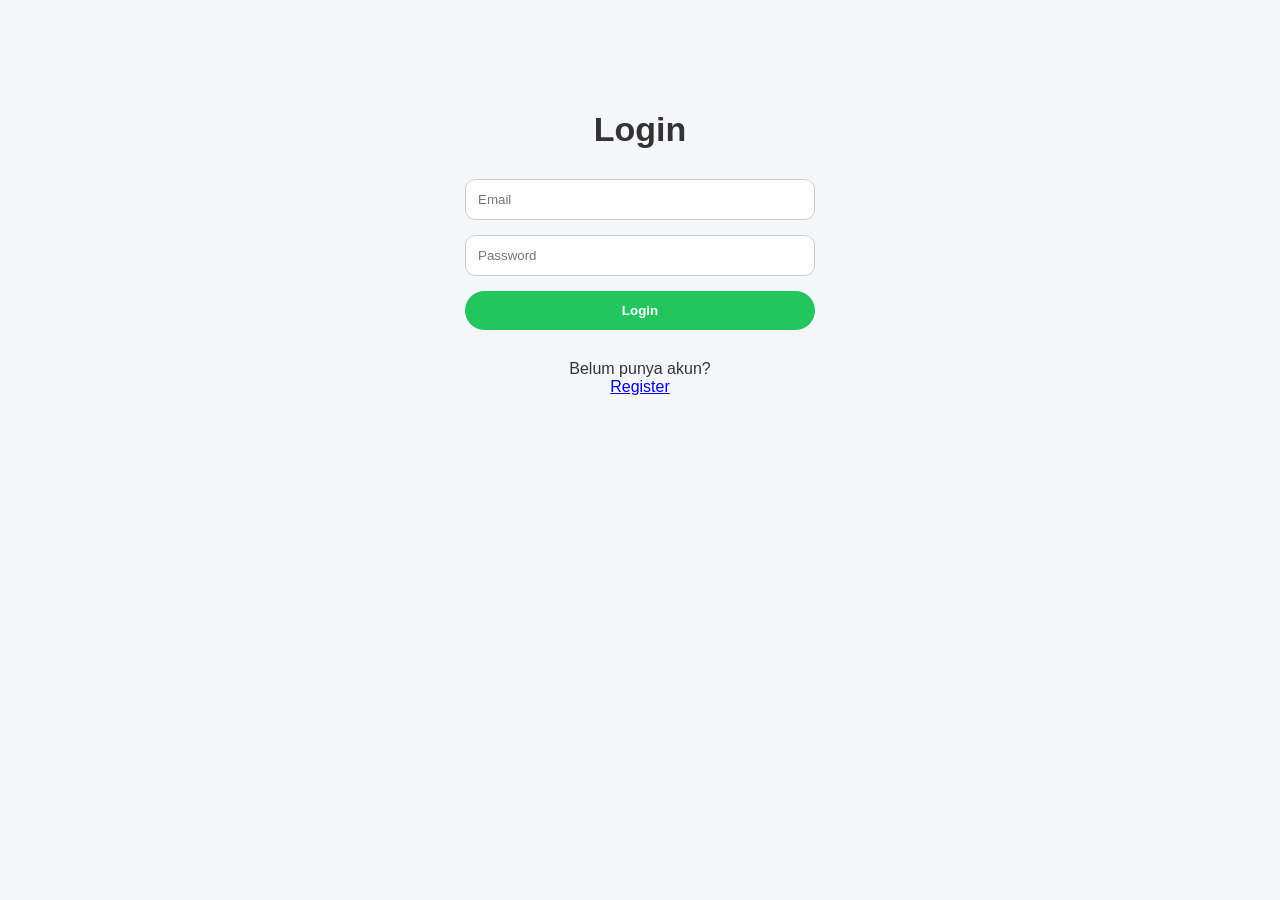
==== login.html @ f25f6381 "add login register" ====
<!DOCTYPE html>
<html lang="id">
<head>
<meta charset="UTF-8">
<title>Login Trashure</title>
<link rel="stylesheet" href="style.css">
</head>

<body>

<section class="about">

<h2>Login</h2>

<form id="loginForm">

<input type="email" id="email" placeholder="Email" required>

<input type="password" id="password" placeholder="Password" required>

<button type="submit">Login</button>

</form>

<p>Belum punya akun?</p>

<a href="register.html">Register</a>

</section>

<script src="auth.js"></script>

</body>
</html>
---- style.css ----
*{
margin:0;
padding:0;
box-sizing:border-box;
font-family:'Inter',sans-serif;
}

body{
background:#f5f7fa;
color:#333;
overflow-x:hidden;
}

/* BACKGROUND EFFECT */

.bg-blur{
position:fixed;
width:600px;
height:600px;
background:radial-gradient(circle,#22c55e33,transparent);
top:-200px;
left:-200px;
z-index:-1;
filter:blur(120px);
}

/* INTRO */

#intro{
position:fixed;
top:0;
left:0;
width:100%;
height:100%;
display:flex;
justify-content:center;
align-items:center;
background:#16a34a;
z-index:9999;
transition:1s ease;
}

.intro-content{
text-align:center;
color:white;
width:300px;
}

.intro-logo{
font-size:55px;
font-weight:700;
opacity:0;
transform:translateY(20px);
animation:introLogo 1s forwards;
}

@keyframes introLogo{
to{
opacity:1;
transform:translateY(0);
}
}

.intro-tag{
font-size:14px;
margin-bottom:40px;
opacity:0.9;
}

.intro-loader{
width:100%;
}

.progress-bar{
width:100%;
height:6px;
background:rgba(255,255,255,0.3);
border-radius:10px;
overflow:hidden;
margin-bottom:15px;
}

.progress{
height:100%;
width:0%;
background:white;
border-radius:10px;
animation:progressLoad 3s ease forwards;
}

@keyframes progressLoad{
0%{width:0%}
30%{width:40%}
60%{width:70%}
100%{width:100%}
}

.loading-text{
font-size:13px;
letter-spacing:2px;
}

.dot{
animation:blink 1.4s infinite;
}

.dot:nth-child(2){
animation-delay:0.2s;
}

.dot:nth-child(3){
animation-delay:0.4s;
}

@keyframes blink{
0%{opacity:0}
50%{opacity:1}
100%{opacity:0}
}

/* NAVBAR */

header{
display:flex;
justify-content:space-between;
align-items:center;
padding:20px 8%;
background:white;
position:fixed;
width:100%;
top:0;
backdrop-filter:blur(10px);
box-shadow:0 8px 30px rgba(0,0,0,0.08);
z-index:1000;
transition:0.3s;
}

.logo{
font-size:22px;
font-weight:700;
color:#22c55e;
}

nav{
display:flex;
gap:25px;
}

nav a{
text-decoration:none;
color:#333;
font-weight:500;
position:relative;
}

nav a::after{
content:"";
position:absolute;
width:0%;
height:2px;
left:0;
bottom:-4px;
background:#22c55e;
transition:0.3s;
}

nav a:hover::after{
width:100%;
}

.nav-right{
display:flex;
align-items:center;
gap:15px;
}

.download{
background:#22c55e;
color:white;
border:none;
padding:10px 18px;
border-radius:30px;
cursor:pointer;
font-weight:500;
transition:0.3s;
}

.download:hover{
transform:translateY(-2px);
box-shadow:0 8px 20px rgba(34,197,94,0.4);
}

.menu{
display:none;
font-size:24px;
cursor:pointer;
}

/* HERO */

.hero{
height:100vh;
display:flex;
flex-direction:column;
justify-content:center;
align-items:center;
text-align:center;
padding:20px;
background:linear-gradient(135deg,#22c55e,#16a34a);
color:white;
opacity:0;
transition:1.2s;
}

.hero.show{
opacity:1;
}

.hero h1{
font-size:52px;
margin-bottom:20px;
font-weight:700;
}

.hero p{
max-width:650px;
margin-bottom:35px;
opacity:0.95;
}

.hero-buttons{
display:flex;
gap:15px;
}

.primary{
background:white;
color:#16a34a;
border:none;
padding:14px 25px;
border-radius:30px;
cursor:pointer;
font-weight:600;
transition:0.3s;
}

.primary:hover{
transform:translateY(-3px);
box-shadow:0 10px 25px rgba(0,0,0,0.2);
}

.secondary{
background:transparent;
border:2px solid white;
color:white;
padding:14px 25px;
border-radius:30px;
cursor:pointer;
transition:0.3s;
}

.secondary:hover{
background:white;
color:#16a34a;
}

/* SECTIONS */

section{
padding:110px 10%;
text-align:center;
}

section h2{
font-size:34px;
margin-bottom:20px;
}

/* FEATURES */

.feature-grid{
display:flex;
gap:30px;
justify-content:center;
flex-wrap:wrap;
margin-top:40px;
}

.feature{
background:white;
padding:35px;
border-radius:16px;
width:260px;
box-shadow:0 10px 30px rgba(0,0,0,0.08);
transition:0.35s;
}

.feature:hover{
transform:translateY(-12px);
box-shadow:0 20px 40px rgba(0,0,0,0.15);
}

/* STATS */

.stats{
display:flex;
justify-content:center;
gap:50px;
flex-wrap:wrap;
margin-top:40px;
}

.stat{
background:white;
padding:30px 40px;
border-radius:16px;
box-shadow:0 10px 30px rgba(0,0,0,0.08);
}

.stat h3{
font-size:40px;
color:#22c55e;
}

/* WALLET */

.wallet{
background:#16a34a;
color:white;
border-radius:20px;
margin:0 10%;
box-shadow:0 15px 40px rgba(0,0,0,0.2);
}

.balance{
font-size:20px;
margin:20px;
}

.balance h3{
font-size:42px;
margin-top:10px;
}

.wallet button{
padding:12px 30px;
border:none;
border-radius:30px;
background:white;
color:#16a34a;
cursor:pointer;
font-weight:600;
transition:0.3s;
}

.wallet button:hover{
transform:scale(1.05);
}

/* FOOTER */

footer{
background:#222;
color:white;
padding:30px;
text-align:center;
margin-top:80px;
}

/* REVEAL */

.reveal{
opacity:0;
transform:translateY(40px);
transition:1s;
}

.reveal.active{
opacity:1;
transform:translateY(0);
}

/* MOBILE */

@media(max-width:768px){

nav{
position:absolute;
top:70px;
left:0;
background:white;
width:100%;
flex-direction:column;
align-items:center;
display:none;
padding:20px;
}

nav.show{
display:flex;
}

.menu{
display:block;
}

.hero h1{
font-size:34px;
}

.hero-buttons{
flex-direction:column;
}

section{
padding:80px 20px;
}

.wallet{
margin:0 20px;
}

}

.login-btn{
text-decoration:none;
padding:10px 18px;
border-radius:30px;
border:2px solid #22c55e;
color:#22c55e;
font-weight:500;
transition:0.3s;
}

.login-btn:hover{
background:#22c55e;
color:white;
}

form{
display:flex;
flex-direction:column;
gap:15px;
max-width:350px;
margin:30px auto;
}

form input{
padding:12px;
border-radius:10px;
border:1px solid #ccc;
}

form button{
padding:12px;
border:none;
border-radius:30px;
background:#22c55e;
color:white;
cursor:pointer;
font-weight:600;
}
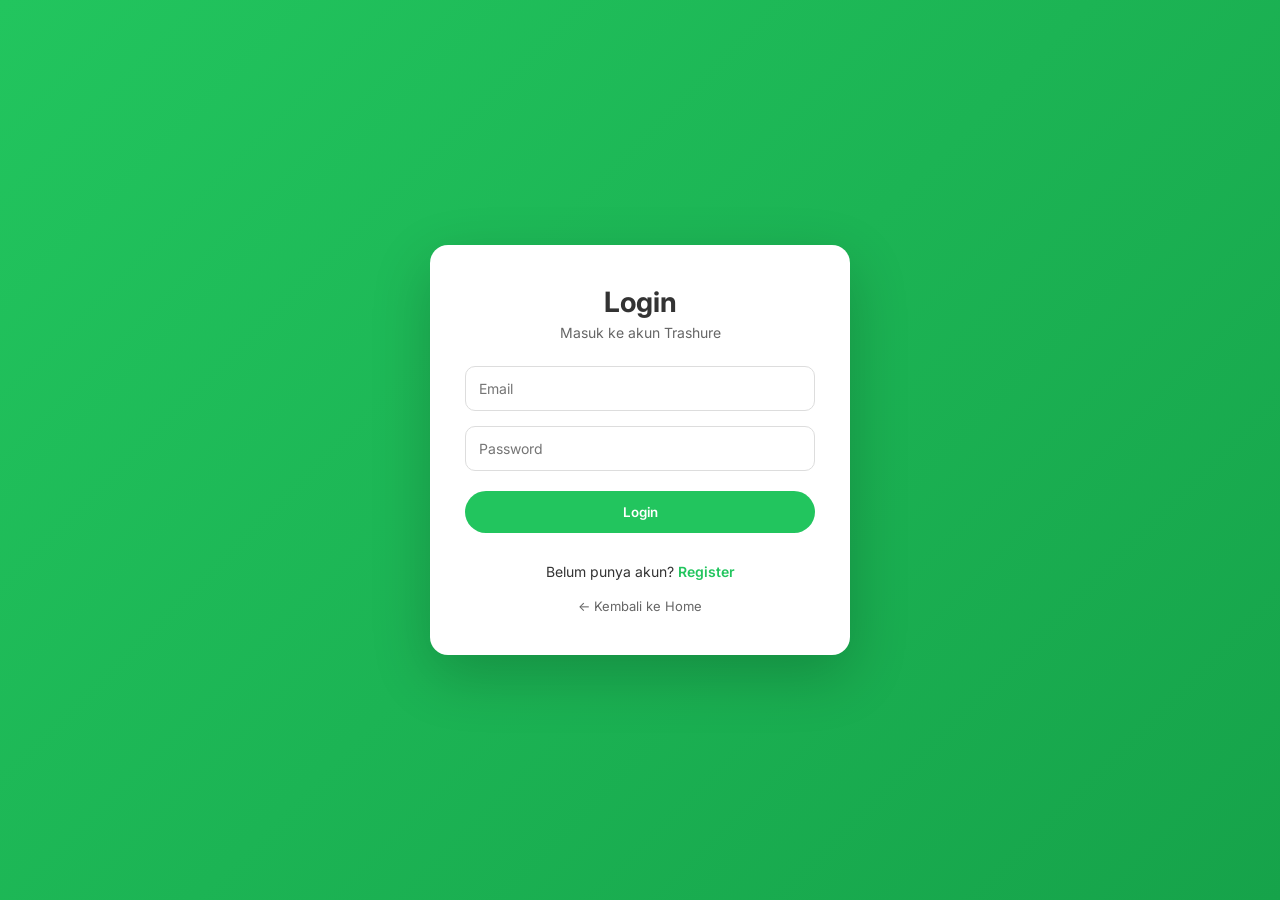
==== commit b341fe2b: "update tampilan login dan register" ====
--- a/login.html
+++ b/login.html
@@ -2,15 +2,24 @@
 <html lang="id">
 <head>
 <meta charset="UTF-8">
+<meta name="viewport" content="width=device-width, initial-scale=1.0">
 <title>Login Trashure</title>
+
 <link rel="stylesheet" href="style.css">
+
+<link rel="preconnect" href="https://fonts.googleapis.com">
+<link href="https://fonts.googleapis.com/css2?family=Inter:wght@300;400;500;600;700&display=swap" rel="stylesheet">
+
 </head>
 
-<body>
+<body class="auth-page">
 
-<section class="about">
+<div class="auth-container">
+
+<div class="auth-card">
 
 <h2>Login</h2>
+<p class="auth-sub">Masuk ke akun Trashure</p>
 
 <form id="loginForm">
 
@@ -22,11 +31,16 @@
 
 </form>
 
-<p>Belum punya akun?</p>
+<p class="auth-switch">
+Belum punya akun?
+<a href="register.html">Register</a>
+</p>
 
-<a href="register.html">Register</a>
+<a href="index.html" class="back-home">← Kembali ke Home</a>
 
-</section>
+</div>
+
+</div>
 
 <script src="auth.js"></script>
 
--- a/style.css
+++ b/style.css
@@ -459,4 +459,140 @@
 color:white;
 cursor:pointer;
 font-weight:600;
+}
+
+/* AUTH PAGE */
+
+.auth-page{
+height:100vh;
+display:flex;
+align-items:center;
+justify-content:center;
+background:linear-gradient(135deg,#22c55e,#16a34a);
+padding:20px;
+}
+
+/* CONTAINER */
+
+.auth-container{
+width:100%;
+max-width:420px;
+}
+
+/* CARD */
+
+.auth-card{
+background:white;
+padding:40px 35px;
+border-radius:18px;
+box-shadow:0 20px 60px rgba(0,0,0,0.2);
+text-align:center;
+animation:fadeAuth 0.6s ease;
+}
+
+/* ANIMATION */
+
+@keyframes fadeAuth{
+from{
+opacity:0;
+transform:translateY(20px);
+}
+to{
+opacity:1;
+transform:translateY(0);
+}
+}
+
+.auth-card h2{
+font-size:28px;
+margin-bottom:5px;
+}
+
+.auth-sub{
+font-size:14px;
+color:#666;
+margin-bottom:25px;
+}
+
+/* FORM */
+
+.auth-card form{
+display:flex;
+flex-direction:column;
+gap:15px;
+margin-top:10px;
+}
+
+.auth-card input{
+padding:13px;
+border-radius:10px;
+border:1px solid #ddd;
+font-size:14px;
+transition:0.2s;
+}
+
+.auth-card input:focus{
+outline:none;
+border-color:#22c55e;
+box-shadow:0 0 0 2px #22c55e33;
+}
+
+/* BUTTON */
+
+.auth-card button{
+margin-top:5px;
+padding:13px;
+border:none;
+border-radius:30px;
+background:#22c55e;
+color:white;
+font-weight:600;
+cursor:pointer;
+transition:0.3s;
+}
+
+.auth-card button:hover{
+transform:translateY(-2px);
+box-shadow:0 10px 25px rgba(34,197,94,0.4);
+}
+
+/* SWITCH */
+
+.auth-switch{
+margin-top:20px;
+font-size:14px;
+}
+
+.auth-switch a{
+color:#22c55e;
+font-weight:600;
+text-decoration:none;
+}
+
+.auth-switch a:hover{
+text-decoration:underline;
+}
+
+/* BACK */
+
+.back-home{
+display:inline-block;
+margin-top:18px;
+font-size:13px;
+color:#666;
+text-decoration:none;
+}
+
+.back-home:hover{
+color:#22c55e;
+}
+
+/* MOBILE */
+
+@media(max-width:480px){
+
+.auth-card{
+padding:30px 25px;
+}
+
 }
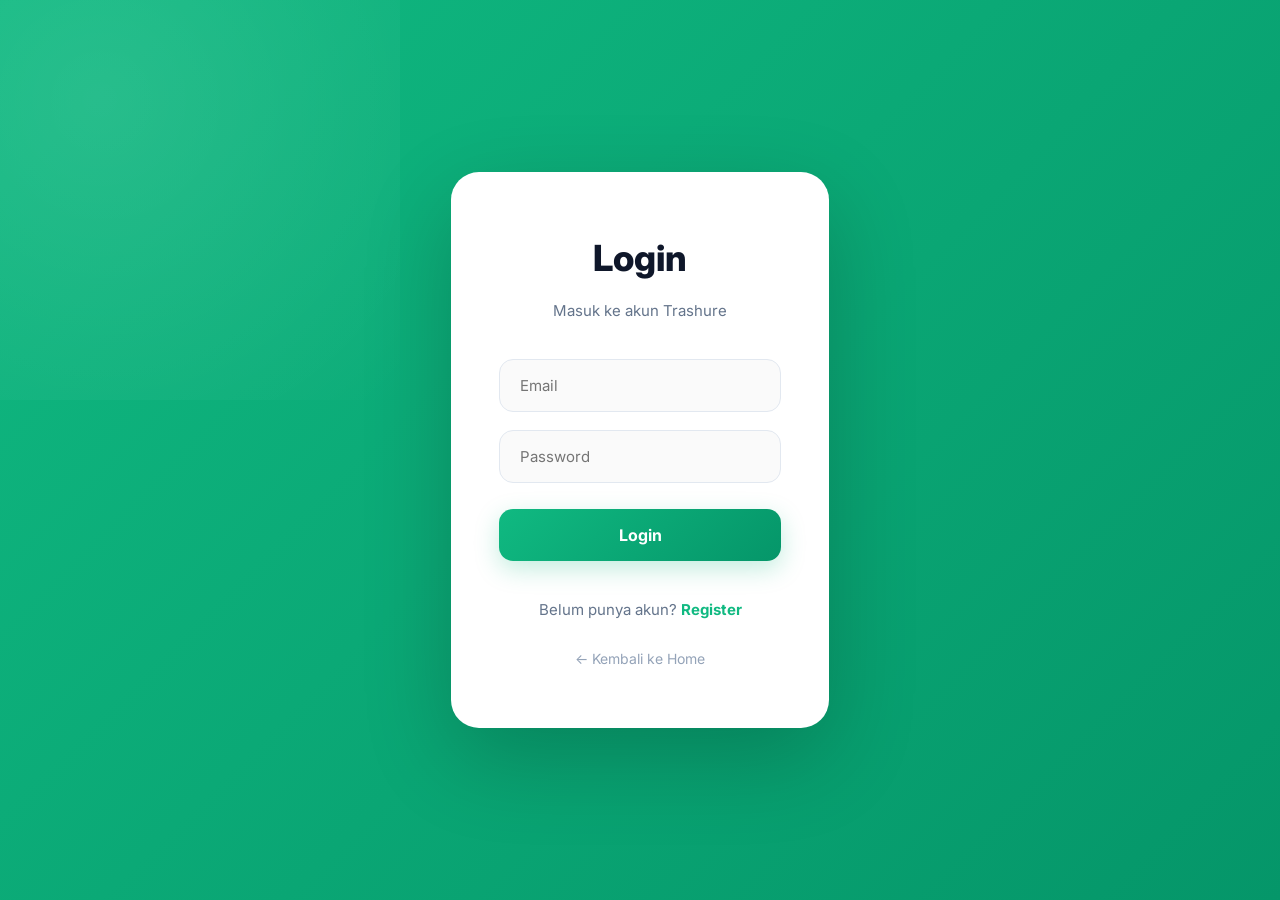
==== commit ebfa2aff: "update new desain" ====
--- a/login.html
+++ b/login.html
@@ -3,12 +3,12 @@
 <head>
 <meta charset="UTF-8">
 <meta name="viewport" content="width=device-width, initial-scale=1.0">
-<title>Login Trashure</title>
+<title>Login - Trashure</title>
 
 <link rel="stylesheet" href="style.css">
 
 <link rel="preconnect" href="https://fonts.googleapis.com">
-<link href="https://fonts.googleapis.com/css2?family=Inter:wght@300;400;500;600;700&display=swap" rel="stylesheet">
+<link href="https://fonts.googleapis.com/css2?family=Inter:wght@300;400;500;600;700;800&display=swap" rel="stylesheet">
 
 </head>
 
@@ -45,4 +45,5 @@
 <script src="auth.js"></script>
 
 </body>
-</html>+</html>
+
--- a/style.css
+++ b/style.css
@@ -1,598 +1,932 @@
-*{
-margin:0;
-padding:0;
-box-sizing:border-box;
-font-family:'Inter',sans-serif;
-}
-
-body{
-background:#f5f7fa;
-color:#333;
-overflow-x:hidden;
-}
-
-/* BACKGROUND EFFECT */
-
-.bg-blur{
-position:fixed;
-width:600px;
-height:600px;
-background:radial-gradient(circle,#22c55e33,transparent);
-top:-200px;
-left:-200px;
-z-index:-1;
-filter:blur(120px);
-}
-
-/* INTRO */
-
-#intro{
-position:fixed;
-top:0;
-left:0;
-width:100%;
-height:100%;
-display:flex;
-justify-content:center;
-align-items:center;
-background:#16a34a;
-z-index:9999;
-transition:1s ease;
-}
-
-.intro-content{
-text-align:center;
-color:white;
-width:300px;
-}
-
-.intro-logo{
-font-size:55px;
-font-weight:700;
-opacity:0;
-transform:translateY(20px);
-animation:introLogo 1s forwards;
-}
-
-@keyframes introLogo{
-to{
-opacity:1;
-transform:translateY(0);
-}
-}
-
-.intro-tag{
-font-size:14px;
-margin-bottom:40px;
-opacity:0.9;
-}
-
-.intro-loader{
-width:100%;
-}
-
-.progress-bar{
-width:100%;
-height:6px;
-background:rgba(255,255,255,0.3);
-border-radius:10px;
-overflow:hidden;
-margin-bottom:15px;
-}
-
-.progress{
-height:100%;
-width:0%;
-background:white;
-border-radius:10px;
-animation:progressLoad 3s ease forwards;
-}
-
-@keyframes progressLoad{
-0%{width:0%}
-30%{width:40%}
-60%{width:70%}
-100%{width:100%}
-}
-
-.loading-text{
-font-size:13px;
-letter-spacing:2px;
-}
-
-.dot{
-animation:blink 1.4s infinite;
-}
-
-.dot:nth-child(2){
-animation-delay:0.2s;
-}
-
-.dot:nth-child(3){
-animation-delay:0.4s;
-}
-
-@keyframes blink{
-0%{opacity:0}
-50%{opacity:1}
-100%{opacity:0}
-}
-
-/* NAVBAR */
-
-header{
-display:flex;
-justify-content:space-between;
-align-items:center;
-padding:20px 8%;
-background:white;
-position:fixed;
-width:100%;
-top:0;
-backdrop-filter:blur(10px);
-box-shadow:0 8px 30px rgba(0,0,0,0.08);
-z-index:1000;
-transition:0.3s;
-}
-
-.logo{
-font-size:22px;
-font-weight:700;
-color:#22c55e;
-}
-
-nav{
-display:flex;
-gap:25px;
-}
-
-nav a{
-text-decoration:none;
-color:#333;
-font-weight:500;
-position:relative;
-}
-
-nav a::after{
-content:"";
-position:absolute;
-width:0%;
-height:2px;
-left:0;
-bottom:-4px;
-background:#22c55e;
-transition:0.3s;
-}
-
-nav a:hover::after{
-width:100%;
-}
-
-.nav-right{
-display:flex;
-align-items:center;
-gap:15px;
-}
-
-.download{
-background:#22c55e;
-color:white;
-border:none;
-padding:10px 18px;
-border-radius:30px;
-cursor:pointer;
-font-weight:500;
-transition:0.3s;
-}
-
-.download:hover{
-transform:translateY(-2px);
-box-shadow:0 8px 20px rgba(34,197,94,0.4);
-}
-
-.menu{
-display:none;
-font-size:24px;
-cursor:pointer;
-}
-
-/* HERO */
-
-.hero{
-height:100vh;
-display:flex;
-flex-direction:column;
-justify-content:center;
-align-items:center;
-text-align:center;
-padding:20px;
-background:linear-gradient(135deg,#22c55e,#16a34a);
-color:white;
-opacity:0;
-transition:1.2s;
-}
-
-.hero.show{
-opacity:1;
-}
-
-.hero h1{
-font-size:52px;
-margin-bottom:20px;
-font-weight:700;
-}
-
-.hero p{
-max-width:650px;
-margin-bottom:35px;
-opacity:0.95;
-}
-
-.hero-buttons{
-display:flex;
-gap:15px;
-}
-
-.primary{
-background:white;
-color:#16a34a;
-border:none;
-padding:14px 25px;
-border-radius:30px;
-cursor:pointer;
-font-weight:600;
-transition:0.3s;
-}
-
-.primary:hover{
-transform:translateY(-3px);
-box-shadow:0 10px 25px rgba(0,0,0,0.2);
-}
-
-.secondary{
-background:transparent;
-border:2px solid white;
-color:white;
-padding:14px 25px;
-border-radius:30px;
-cursor:pointer;
-transition:0.3s;
-}
-
-.secondary:hover{
-background:white;
-color:#16a34a;
-}
-
-/* SECTIONS */
-
-section{
-padding:110px 10%;
-text-align:center;
-}
-
-section h2{
-font-size:34px;
-margin-bottom:20px;
-}
-
-/* FEATURES */
-
-.feature-grid{
-display:flex;
-gap:30px;
-justify-content:center;
-flex-wrap:wrap;
-margin-top:40px;
-}
-
-.feature{
-background:white;
-padding:35px;
-border-radius:16px;
-width:260px;
-box-shadow:0 10px 30px rgba(0,0,0,0.08);
-transition:0.35s;
-}
-
-.feature:hover{
-transform:translateY(-12px);
-box-shadow:0 20px 40px rgba(0,0,0,0.15);
-}
-
-/* STATS */
-
-.stats{
-display:flex;
-justify-content:center;
-gap:50px;
-flex-wrap:wrap;
-margin-top:40px;
-}
-
-.stat{
-background:white;
-padding:30px 40px;
-border-radius:16px;
-box-shadow:0 10px 30px rgba(0,0,0,0.08);
-}
-
-.stat h3{
-font-size:40px;
-color:#22c55e;
-}
-
-/* WALLET */
-
-.wallet{
-background:#16a34a;
-color:white;
-border-radius:20px;
-margin:0 10%;
-box-shadow:0 15px 40px rgba(0,0,0,0.2);
-}
-
-.balance{
-font-size:20px;
-margin:20px;
-}
-
-.balance h3{
-font-size:42px;
-margin-top:10px;
-}
-
-.wallet button{
-padding:12px 30px;
-border:none;
-border-radius:30px;
-background:white;
-color:#16a34a;
-cursor:pointer;
-font-weight:600;
-transition:0.3s;
-}
-
-.wallet button:hover{
-transform:scale(1.05);
-}
-
-/* FOOTER */
-
-footer{
-background:#222;
-color:white;
-padding:30px;
-text-align:center;
-margin-top:80px;
-}
-
-/* REVEAL */
-
-.reveal{
-opacity:0;
-transform:translateY(40px);
-transition:1s;
-}
-
-.reveal.active{
-opacity:1;
-transform:translateY(0);
-}
-
-/* MOBILE */
-
-@media(max-width:768px){
-
-nav{
-position:absolute;
-top:70px;
-left:0;
-background:white;
-width:100%;
-flex-direction:column;
-align-items:center;
-display:none;
-padding:20px;
-}
-
-nav.show{
-display:flex;
-}
-
-.menu{
-display:block;
-}
-
-.hero h1{
-font-size:34px;
-}
-
-.hero-buttons{
-flex-direction:column;
-}
-
-section{
-padding:80px 20px;
-}
-
-.wallet{
-margin:0 20px;
-}
-
-}
-
-.login-btn{
-text-decoration:none;
-padding:10px 18px;
-border-radius:30px;
-border:2px solid #22c55e;
-color:#22c55e;
-font-weight:500;
-transition:0.3s;
-}
-
-.login-btn:hover{
-background:#22c55e;
-color:white;
-}
-
-form{
-display:flex;
-flex-direction:column;
-gap:15px;
-max-width:350px;
-margin:30px auto;
-}
-
-form input{
-padding:12px;
-border-radius:10px;
-border:1px solid #ccc;
-}
-
-form button{
-padding:12px;
-border:none;
-border-radius:30px;
-background:#22c55e;
-color:white;
-cursor:pointer;
-font-weight:600;
-}
-
-/* AUTH PAGE */
-
-.auth-page{
-height:100vh;
-display:flex;
-align-items:center;
-justify-content:center;
-background:linear-gradient(135deg,#22c55e,#16a34a);
-padding:20px;
-}
-
-/* CONTAINER */
-
-.auth-container{
-width:100%;
-max-width:420px;
-}
-
-/* CARD */
-
-.auth-card{
-background:white;
-padding:40px 35px;
-border-radius:18px;
-box-shadow:0 20px 60px rgba(0,0,0,0.2);
-text-align:center;
-animation:fadeAuth 0.6s ease;
-}
-
-/* ANIMATION */
-
-@keyframes fadeAuth{
-from{
-opacity:0;
-transform:translateY(20px);
-}
-to{
-opacity:1;
-transform:translateY(0);
-}
-}
-
-.auth-card h2{
-font-size:28px;
-margin-bottom:5px;
-}
-
-.auth-sub{
-font-size:14px;
-color:#666;
-margin-bottom:25px;
-}
-
-/* FORM */
-
-.auth-card form{
-display:flex;
-flex-direction:column;
-gap:15px;
-margin-top:10px;
-}
-
-.auth-card input{
-padding:13px;
-border-radius:10px;
-border:1px solid #ddd;
-font-size:14px;
-transition:0.2s;
-}
-
-.auth-card input:focus{
-outline:none;
-border-color:#22c55e;
-box-shadow:0 0 0 2px #22c55e33;
-}
-
-/* BUTTON */
-
-.auth-card button{
-margin-top:5px;
-padding:13px;
-border:none;
-border-radius:30px;
-background:#22c55e;
-color:white;
-font-weight:600;
-cursor:pointer;
-transition:0.3s;
-}
-
-.auth-card button:hover{
-transform:translateY(-2px);
-box-shadow:0 10px 25px rgba(34,197,94,0.4);
-}
-
-/* SWITCH */
-
-.auth-switch{
-margin-top:20px;
-font-size:14px;
-}
-
-.auth-switch a{
-color:#22c55e;
-font-weight:600;
-text-decoration:none;
-}
-
-.auth-switch a:hover{
-text-decoration:underline;
-}
-
-/* BACK */
-
-.back-home{
-display:inline-block;
-margin-top:18px;
-font-size:13px;
-color:#666;
-text-decoration:none;
-}
-
-.back-home:hover{
-color:#22c55e;
-}
-
-/* MOBILE */
-
-@media(max-width:480px){
-
-.auth-card{
-padding:30px 25px;
-}
-
-}+/* ============================================
+   TRASHURE - MODERN MINIMALIST DESIGN
+   Upgraded with clean, elegant aesthetics
+============================================ */
+
+* {
+  margin: 0;
+  padding: 0;
+  box-sizing: border-box;
+  font-family: 'Inter', -apple-system, BlinkMacSystemFont, sans-serif;
+}
+
+html {
+  scroll-behavior: smooth;
+}
+
+body {
+  background: #fafafa;
+  color: #0f172a;
+  overflow-x: hidden;
+  line-height: 1.7;
+  -webkit-font-smoothing: antialiased;
+  -moz-osx-font-smoothing: grayscale;
+}
+
+/* ============================================
+   BACKGROUND AMBIENT EFFECTS
+============================================ */
+
+.bg-blur {
+  position: fixed;
+  width: 600px;
+  height: 600px;
+  background: radial-gradient(circle, rgba(16, 185, 129, 0.08), transparent);
+  top: -200px;
+  right: -200px;
+  z-index: -1;
+  filter: blur(100px);
+  animation: blurMove 20s infinite alternate ease-in-out;
+}
+
+.bg-blur-2 {
+  position: fixed;
+  width: 500px;
+  height: 500px;
+  background: radial-gradient(circle, rgba(5, 150, 105, 0.06), transparent);
+  bottom: -150px;
+  left: -150px;
+  z-index: -1;
+  filter: blur(90px);
+  animation: blurMove 25s infinite alternate-reverse ease-in-out;
+}
+
+@keyframes blurMove {
+  0% {
+    transform: translate(0, 0) scale(1);
+  }
+  50% {
+    transform: translate(50px, 30px) scale(1.1);
+  }
+  100% {
+    transform: translate(-30px, -20px) scale(1.05);
+  }
+}
+
+/* ============================================
+   INTRO / LOADING SCREEN - PREMIUM
+============================================ */
+
+#intro {
+  position: fixed;
+  top: 0;
+  left: 0;
+  width: 100%;
+  height: 100%;
+  display: flex;
+  justify-content: center;
+  align-items: center;
+  background: linear-gradient(135deg, #10b981 0%, #059669 100%);
+  z-index: 9999;
+  transition: opacity 0.8s cubic-bezier(0.4, 0, 0.2, 1);
+}
+
+.intro-content {
+  text-align: center;
+  color: white;
+  width: 340px;
+}
+
+.intro-logo {
+  font-size: 64px;
+  font-weight: 800;
+  letter-spacing: -2px;
+  opacity: 0;
+  transform: translateY(30px) scale(0.9);
+  animation: introLogo 1.2s cubic-bezier(0.34, 1.56, 0.64, 1) forwards;
+}
+
+@keyframes introLogo {
+  to {
+    opacity: 1;
+    transform: translateY(0) scale(1);
+  }
+}
+
+.intro-tag {
+  font-size: 15px;
+  margin-top: 12px;
+  margin-bottom: 50px;
+  opacity: 0;
+  letter-spacing: 2px;
+  font-weight: 400;
+  animation: fadeInUp 1s ease forwards 0.3s;
+}
+
+@keyframes fadeInUp {
+  to {
+    opacity: 0.95;
+    transform: translateY(0);
+  }
+}
+
+.intro-loader {
+  width: 100%;
+  opacity: 0;
+  animation: fadeIn 0.8s ease forwards 0.6s;
+}
+
+@keyframes fadeIn {
+  to {
+    opacity: 1;
+  }
+}
+
+.progress-bar {
+  width: 100%;
+  height: 4px;
+  background: rgba(255, 255, 255, 0.2);
+  border-radius: 10px;
+  overflow: hidden;
+  margin-bottom: 20px;
+  box-shadow: 0 0 20px rgba(255, 255, 255, 0.1);
+}
+
+.progress {
+  height: 100%;
+  width: 0%;
+  background: linear-gradient(90deg, rgba(255,255,255,0.8), rgba(255,255,255,1));
+  border-radius: 10px;
+  box-shadow: 0 0 15px rgba(255, 255, 255, 0.6);
+  animation: progressLoad 2.8s cubic-bezier(0.65, 0, 0.35, 1) forwards;
+}
+
+@keyframes progressLoad {
+  0% { width: 0%; }
+  30% { width: 35%; }
+  60% { width: 70%; }
+  100% { width: 100%; }
+}
+
+.loading-text {
+  font-size: 13px;
+  letter-spacing: 4px;
+  font-weight: 500;
+  text-transform: uppercase;
+}
+
+.dot {
+  animation: blink 1.4s infinite;
+  opacity: 0.5;
+}
+
+.dot:nth-child(2) {
+  animation-delay: 0.2s;
+}
+
+.dot:nth-child(3) {
+  animation-delay: 0.4s;
+}
+
+@keyframes blink {
+  0%, 100% { opacity: 0.3; }
+  50% { opacity: 1; }
+}
+
+/* ============================================
+   NAVBAR - GLASSMORPHISM
+============================================ */
+
+header {
+  display: flex;
+  justify-content: space-between;
+  align-items: center;
+  padding: 20px 8%;
+  background: rgba(255, 255, 255, 0.7);
+  position: fixed;
+  width: 100%;
+  top: 0;
+  backdrop-filter: blur(20px) saturate(180%);
+  -webkit-backdrop-filter: blur(20px) saturate(180%);
+  border-bottom: 1px solid rgba(255, 255, 255, 0.3);
+  box-shadow: 0 4px 30px rgba(0, 0, 0, 0.03);
+  z-index: 1000;
+  transition: all 0.3s cubic-bezier(0.4, 0, 0.2, 1);
+}
+
+header.scrolled {
+  padding: 16px 8%;
+  background: rgba(255, 255, 255, 0.8);
+  box-shadow: 0 8px 40px rgba(0, 0, 0, 0.06);
+}
+
+.logo {
+  font-size: 26px;
+  font-weight: 800;
+  color: #10b981;
+  letter-spacing: -1px;
+  transition: transform 0.3s ease;
+}
+
+.logo:hover {
+  transform: scale(1.05);
+}
+
+nav {
+  display: flex;
+  gap: 36px;
+}
+
+nav a {
+  text-decoration: none;
+  color: #475569;
+  font-weight: 500;
+  position: relative;
+  font-size: 15px;
+  transition: color 0.3s ease;
+}
+
+nav a::after {
+  content: "";
+  position: absolute;
+  width: 0%;
+  height: 2px;
+  left: 50%;
+  bottom: -8px;
+  background: #10b981;
+  transition: all 0.3s cubic-bezier(0.4, 0, 0.2, 1);
+  transform: translateX(-50%);
+}
+
+nav a:hover {
+  color: #10b981;
+}
+
+nav a:hover::after {
+  width: 100%;
+}
+
+.nav-right {
+  display: flex;
+  align-items: center;
+  gap: 16px;
+}
+
+.login-btn {
+  text-decoration: none;
+  padding: 10px 24px;
+  border-radius: 50px;
+  border: 1.5px solid #10b981;
+  color: #10b981;
+  font-weight: 600;
+  font-size: 14px;
+  transition: all 0.3s cubic-bezier(0.4, 0, 0.2, 1);
+}
+
+.login-btn:hover {
+  background: #10b981;
+  color: white;
+  transform: translateY(-2px);
+  box-shadow: 0 8px 20px rgba(16, 185, 129, 0.25);
+}
+
+.download {
+  background: linear-gradient(135deg, #10b981, #059669);
+  color: white;
+  border: none;
+  padding: 11px 26px;
+  border-radius: 50px;
+  cursor: pointer;
+  font-weight: 600;
+  font-size: 14px;
+  transition: all 0.3s cubic-bezier(0.4, 0, 0.2, 1);
+  box-shadow: 0 6px 20px rgba(16, 185, 129, 0.2);
+}
+
+.download:hover {
+  transform: translateY(-3px);
+  box-shadow: 0 12px 30px rgba(16, 185, 129, 0.3);
+}
+
+.menu {
+  display: none;
+  font-size: 24px;
+  cursor: pointer;
+  color: #475569;
+}
+
+/* ============================================
+   HERO SECTION - ELEGANT
+============================================ */
+
+.hero {
+  min-height: 100vh;
+  display: flex;
+  flex-direction: column;
+  justify-content: center;
+  align-items: center;
+  text-align: center;
+  padding: 140px 20px 60px;
+  background: linear-gradient(135deg, #10b981 0%, #059669 100%);
+  color: white;
+  opacity: 0;
+  transition: opacity 1s cubic-bezier(0.4, 0, 0.2, 1);
+  position: relative;
+  overflow: hidden;
+}
+
+.hero::before {
+  content: "";
+  position: absolute;
+  width: 100%;
+  height: 100%;
+  background: radial-gradient(circle at 30% 50%, rgba(255,255,255,0.08), transparent);
+  pointer-events: none;
+}
+
+.hero.show {
+  opacity: 1;
+}
+
+.hero h1 {
+  font-size: 68px;
+  margin-bottom: 24px;
+  font-weight: 800;
+  letter-spacing: -2px;
+  line-height: 1.1;
+  animation: heroFloat 6s ease-in-out infinite;
+}
+
+@keyframes heroFloat {
+  0%, 100% {
+    transform: translateY(0px);
+  }
+  50% {
+    transform: translateY(-12px);
+  }
+}
+
+.hero p {
+  max-width: 620px;
+  margin-bottom: 44px;
+  opacity: 0;
+  font-size: 18px;
+  line-height: 1.7;
+  font-weight: 400;
+  animation: fadeUp 1.2s ease forwards 0.3s;
+}
+
+@keyframes fadeUp {
+  from {
+    opacity: 0;
+    transform: translateY(30px);
+  }
+  to {
+    opacity: 0.95;
+    transform: translateY(0);
+  }
+}
+
+.hero-buttons {
+  display: flex;
+  gap: 18px;
+  opacity: 0;
+  animation: fadeUp 1.2s ease forwards 0.5s;
+}
+
+.primary {
+  background: white;
+  color: #059669;
+  border: none;
+  padding: 16px 36px;
+  border-radius: 50px;
+  cursor: pointer;
+  font-weight: 700;
+  font-size: 16px;
+  transition: all 0.3s cubic-bezier(0.4, 0, 0.2, 1);
+  box-shadow: 0 10px 30px rgba(0, 0, 0, 0.15);
+}
+
+.primary:hover {
+  transform: translateY(-4px);
+  box-shadow: 0 16px 40px rgba(0, 0, 0, 0.25);
+}
+
+.secondary {
+  background: transparent;
+  border: 2px solid rgba(255, 255, 255, 0.8);
+  color: white;
+  padding: 16px 36px;
+  border-radius: 50px;
+  cursor: pointer;
+  transition: all 0.3s cubic-bezier(0.4, 0, 0.2, 1);
+  font-weight: 600;
+  font-size: 16px;
+  backdrop-filter: blur(10px);
+}
+
+.secondary:hover {
+  background: rgba(255, 255, 255, 0.15);
+  border-color: white;
+  transform: translateY(-2px);
+}
+
+/* ============================================
+   SECTIONS - CLEAN LAYOUT
+============================================ */
+
+section {
+  padding: 120px 10%;
+  text-align: center;
+}
+
+section h2 {
+  font-size: 44px;
+  margin-bottom: 16px;
+  font-weight: 800;
+  letter-spacing: -1px;
+  color: #0f172a;
+}
+
+section p {
+  color: #64748b;
+  font-size: 17px;
+  line-height: 1.8;
+}
+
+/* ============================================
+   ABOUT SECTION
+============================================ */
+
+.about p {
+  max-width: 800px;
+  margin: 0 auto;
+}
+
+/* ============================================
+   FEATURES - MODERN CARDS
+============================================ */
+
+.feature-grid {
+  display: flex;
+  gap: 32px;
+  justify-content: center;
+  flex-wrap: wrap;
+  margin-top: 60px;
+}
+
+.feature {
+  background: white;
+  padding: 48px 36px;
+  border-radius: 24px;
+  width: 300px;
+  box-shadow: 0 4px 20px rgba(0, 0, 0, 0.04);
+  transition: all 0.4s cubic-bezier(0.4, 0, 0.2, 1);
+  border: 1px solid rgba(0, 0, 0, 0.03);
+  position: relative;
+  overflow: hidden;
+}
+
+.feature::before {
+  content: "";
+  position: absolute;
+  top: 0;
+  left: 0;
+  width: 100%;
+  height: 4px;
+  background: linear-gradient(90deg, #10b981, #059669);
+  transform: scaleX(0);
+  transition: transform 0.4s cubic-bezier(0.4, 0, 0.2, 1);
+}
+
+.feature:hover::before {
+  transform: scaleX(1);
+}
+
+.feature:hover {
+  transform: translateY(-12px);
+  box-shadow: 0 20px 50px rgba(16, 185, 129, 0.12);
+}
+
+.feature-icon {
+  font-size: 48px;
+  margin-bottom: 20px;
+  filter: grayscale(0.2);
+  transition: all 0.3s ease;
+}
+
+.feature:hover .feature-icon {
+  transform: scale(1.15) rotate(5deg);
+  filter: grayscale(0);
+}
+
+.feature h3 {
+  margin-bottom: 12px;
+  font-size: 20px;
+  font-weight: 700;
+  color: #0f172a;
+  transition: color 0.3s ease;
+}
+
+.feature:hover h3 {
+  color: #10b981;
+}
+
+.feature p {
+  font-size: 15px;
+  color: #64748b;
+  line-height: 1.6;
+}
+
+/* ============================================
+   IMPACT STATS - MINIMALIST
+============================================ */
+
+.stats {
+  display: flex;
+  justify-content: center;
+  gap: 48px;
+  flex-wrap: wrap;
+  margin-top: 60px;
+}
+
+.stat {
+  background: white;
+  padding: 40px 56px;
+  border-radius: 24px;
+  box-shadow: 0 4px 20px rgba(0, 0, 0, 0.04);
+  border: 1px solid rgba(0, 0, 0, 0.03);
+  transition: all 0.4s cubic-bezier(0.4, 0, 0.2, 1);
+  min-width: 200px;
+}
+
+.stat:hover {
+  transform: translateY(-8px);
+  box-shadow: 0 16px 40px rgba(16, 185, 129, 0.1);
+}
+
+.stat h3 {
+  font-size: 48px;
+  color: #10b981;
+  margin-bottom: 8px;
+  font-weight: 800;
+  letter-spacing: -1px;
+}
+
+.stat p {
+  font-size: 15px;
+  color: #64748b;
+  font-weight: 500;
+  text-transform: uppercase;
+  letter-spacing: 1px;
+}
+
+/* ============================================
+   WALLET - GRADIENT CARD
+============================================ */
+
+.wallet {
+  background: linear-gradient(135deg, #10b981 0%, #059669 100%);
+  color: white;
+  border-radius: 28px;
+  margin: 0 10%;
+  box-shadow: 0 20px 60px rgba(16, 185, 129, 0.25);
+  padding: 56px 40px;
+  position: relative;
+  overflow: hidden;
+}
+
+.wallet::before {
+  content: "";
+  position: absolute;
+  width: 300px;
+  height: 300px;
+  background: radial-gradient(circle, rgba(255,255,255,0.1), transparent);
+  top: -100px;
+  right: -100px;
+  pointer-events: none;
+}
+
+.wallet h2 {
+  color: white;
+  margin-bottom: 32px;
+}
+
+.balance {
+  font-size: 18px;
+  margin-bottom: 32px;
+  opacity: 0.9;
+}
+
+.balance h3 {
+  font-size: 56px;
+  margin-top: 12px;
+  font-weight: 800;
+  letter-spacing: -2px;
+}
+
+.wallet button {
+  padding: 16px 44px;
+  border: none;
+  border-radius: 50px;
+  background: white;
+  color: #059669;
+  cursor: pointer;
+  font-weight: 700;
+  font-size: 16px;
+  transition: all 0.3s cubic-bezier(0.4, 0, 0.2, 1);
+  box-shadow: 0 8px 24px rgba(0, 0, 0, 0.15);
+}
+
+.wallet button:hover {
+  transform: translateY(-3px) scale(1.05);
+  box-shadow: 0 16px 40px rgba(0, 0, 0, 0.25);
+}
+
+/* ============================================
+   FOOTER
+============================================ */
+
+footer {
+  background: #0f172a;
+  color: rgba(255, 255, 255, 0.7);
+  padding: 40px;
+  text-align: center;
+  margin-top: 120px;
+  font-size: 14px;
+  letter-spacing: 0.5px;
+}
+
+/* ============================================
+   REVEAL ANIMATION
+============================================ */
+
+.reveal {
+  opacity: 0;
+  transform: translateY(50px);
+  transition: all 1s cubic-bezier(0.4, 0, 0.2, 1);
+}
+
+.reveal.active {
+  opacity: 1;
+  transform: translateY(0);
+}
+
+/* ============================================
+   AUTH PAGES - ELEGANT FORMS
+============================================ */
+
+.auth-page {
+  min-height: 100vh;
+  display: flex;
+  align-items: center;
+  justify-content: center;
+  background: linear-gradient(135deg, #10b981 0%, #059669 100%);
+  padding: 20px;
+  position: relative;
+  overflow: hidden;
+}
+
+.auth-page::before {
+  content: "";
+  position: absolute;
+  width: 600px;
+  height: 600px;
+  background: radial-gradient(circle, rgba(255,255,255,0.1), transparent);
+  top: -200px;
+  left: -200px;
+  animation: blurMove 20s infinite alternate ease-in-out;
+}
+
+.auth-container {
+  position: relative;
+  z-index: 1;
+}
+
+.auth-card {
+  background: white;
+  padding: 56px 48px;
+  border-radius: 28px;
+  box-shadow: 0 30px 90px rgba(0, 0, 0, 0.2);
+  text-align: center;
+  animation: fadeAuth 0.8s cubic-bezier(0.4, 0, 0.2, 1);
+  max-width: 440px;
+  width: 100%;
+}
+
+@keyframes fadeAuth {
+  from {
+    opacity: 0;
+    transform: translateY(30px) scale(0.95);
+  }
+  to {
+    opacity: 1;
+    transform: translateY(0) scale(1);
+  }
+}
+
+.auth-card h2 {
+  font-size: 36px;
+  margin-bottom: 8px;
+  font-weight: 800;
+  color: #0f172a;
+}
+
+.auth-sub {
+  font-size: 15px;
+  color: #64748b;
+  margin-bottom: 36px;
+}
+
+/* ============================================
+   FORMS - MODERN INPUTS
+============================================ */
+
+form {
+  display: flex;
+  flex-direction: column;
+  gap: 18px;
+  margin: 36px 0;
+}
+
+form input {
+  padding: 16px 20px;
+  border-radius: 14px;
+  border: 1.5px solid #e2e8f0;
+  font-size: 15px;
+  transition: all 0.3s cubic-bezier(0.4, 0, 0.2, 1);
+  background: #fafafa;
+}
+
+form input:focus {
+  outline: none;
+  border-color: #10b981;
+  background: white;
+  box-shadow: 0 0 0 4px rgba(16, 185, 129, 0.08);
+  transform: translateY(-2px);
+}
+
+form button {
+  padding: 16px;
+  border: none;
+  border-radius: 14px;
+  background: linear-gradient(135deg, #10b981, #059669);
+  color: white;
+  cursor: pointer;
+  font-weight: 700;
+  font-size: 16px;
+  transition: all 0.3s cubic-bezier(0.4, 0, 0.2, 1);
+  box-shadow: 0 8px 24px rgba(16, 185, 129, 0.25);
+  margin-top: 8px;
+}
+
+form button:hover {
+  transform: translateY(-3px);
+  box-shadow: 0 16px 40px rgba(16, 185, 129, 0.35);
+}
+
+.auth-switch {
+  margin-top: 28px;
+  font-size: 15px;
+  color: #64748b;
+}
+
+.auth-switch a {
+  color: #10b981;
+  font-weight: 700;
+  text-decoration: none;
+  transition: color 0.3s ease;
+}
+
+.auth-switch a:hover {
+  color: #059669;
+  text-decoration: underline;
+}
+
+.back-home {
+  display: inline-block;
+  margin-top: 24px;
+  font-size: 14px;
+  color: #94a3b8;
+  text-decoration: none;
+  transition: all 0.3s ease;
+}
+
+.back-home:hover {
+  color: #10b981;
+  transform: translateX(-4px);
+}
+
+/* ============================================
+   BUTTON RIPPLE EFFECT
+============================================ */
+
+button {
+  position: relative;
+  overflow: hidden;
+}
+
+button::after {
+  content: "";
+  position: absolute;
+  width: 0;
+  height: 0;
+  border-radius: 50%;
+  background: rgba(255, 255, 255, 0.4);
+  transform: translate(-50%, -50%);
+  top: 50%;
+  left: 50%;
+  opacity: 0;
+  transition: width 0.6s, height 0.6s, opacity 0.3s;
+}
+
+button:active::after {
+  width: 300px;
+  height: 300px;
+  opacity: 1;
+  transition: 0s;
+}
+
+/* ============================================
+   RESPONSIVE DESIGN
+============================================ */
+
+@media (max-width: 768px) {
+  nav {
+    position: absolute;
+    top: 80px;
+    left: 0;
+    background: rgba(255, 255, 255, 0.95);
+    backdrop-filter: blur(20px);
+    width: 100%;
+    flex-direction: column;
+    align-items: center;
+    display: none;
+    padding: 30px;
+    box-shadow: 0 10px 30px rgba(0, 0, 0, 0.08);
+    border-radius: 0 0 20px 20px;
+  }
+
+  nav.show {
+    display: flex;
+  }
+
+  .menu {
+    display: block;
+  }
+
+  .hero h1 {
+    font-size: 44px;
+  }
+
+  .hero p {
+    font-size: 16px;
+  }
+
+  .hero-buttons {
+    flex-direction: column;
+    width: 100%;
+  }
+
+  .hero-buttons button {
+    width: 100%;
+  }
+
+  section {
+    padding: 80px 6%;
+  }
+
+  section h2 {
+    font-size: 32px;
+  }
+
+  .feature {
+    width: 100%;
+  }
+
+  .wallet {
+    margin: 0 6%;
+    padding: 44px 32px;
+  }
+
+  .balance h3 {
+    font-size: 44px;
+  }
+
+  .auth-card {
+    padding: 44px 32px;
+  }
+}
+
+@media (max-width: 480px) {
+  .hero h1 {
+    font-size: 36px;
+  }
+
+  section h2 {
+    font-size: 28px;
+  }
+
+  .stats {
+    gap: 24px;
+  }
+
+  .stat {
+    padding: 32px 40px;
+  }
+
+  .stat h3 {
+    font-size: 40px;
+  }
+}
+
